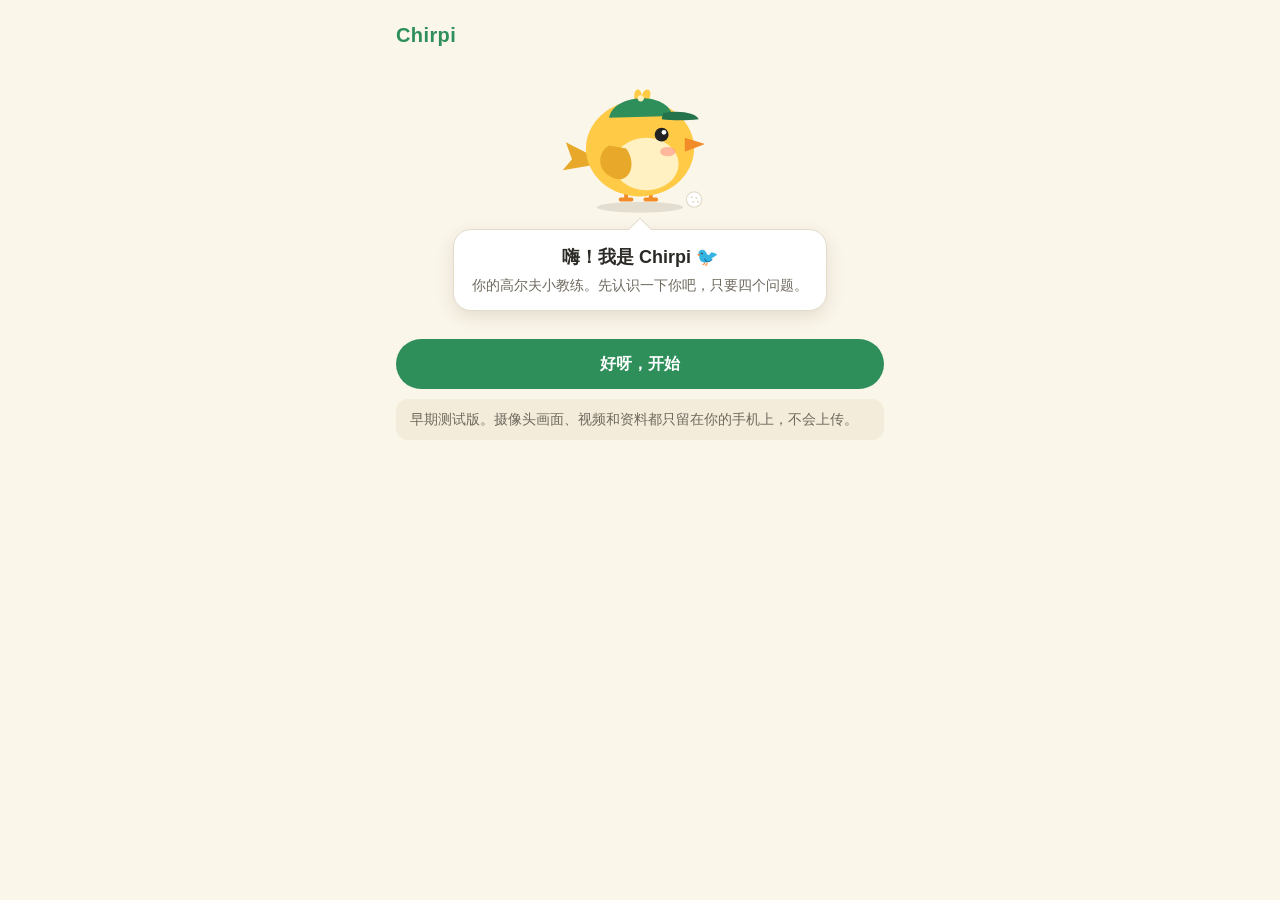
==== index.html @ 12cc27a9 "Chirpi phone page: swing detection, points and clips on the phone Co-Authored-By: Claude Opus 5.5 <n" ====
<!doctype html>
<html lang="zh-CN">
<head>
  <meta charset="utf-8">
  <meta name="viewport" content="width=device-width, initial-scale=1, viewport-fit=cover">
  <title>Chirpi</title>
  <meta name="description" content="Chirpi，陪你练高尔夫的小鸟：每挥一杆加一分，还帮你录视频。">
  <meta name="theme-color" content="#fbf6ea">
  <meta name="apple-mobile-web-app-capable" content="yes">
  <meta name="mobile-web-app-capable" content="yes">
  <meta name="apple-mobile-web-app-title" content="Chirpi">
  <meta name="apple-mobile-web-app-status-bar-style" content="default">
  <link rel="manifest" href="manifest.webmanifest">
  <link rel="apple-touch-icon" href="icons/icon-180.png">
  <link rel="icon" href="icons/icon-192.png">
  <link rel="stylesheet" href="styles.css">
</head>
<body>
  <main class="app">
    <header class="brand">Chirpi</header>

    <section class="stage" aria-live="polite">
      <svg class="bird" id="bird" viewBox="0 0 220 200" role="img" aria-label="Chirpi 小鸟">
        <ellipse class="shadow" cx="110" cy="188" rx="56" ry="7"/>
        <g class="bird-body">
          <g class="legs">
            <path d="M92 160 v18 m-7 0 h14" />
            <path d="M124 160 v18 m-7 0 h14" />
          </g>
          <path class="tail" d="M42 118 L14 104 L22 126 L10 140 L46 134Z"/>
          <ellipse class="body" cx="110" cy="112" rx="70" ry="62"/>
          <ellipse class="belly" cx="118" cy="132" rx="42" ry="34"/>
          <path class="wing" d="M70 108 C 52 118, 54 148, 84 152 C 100 150, 104 128, 92 112 Z"/>
          <path class="tuft" d="M104 52 C 98 34, 112 30, 112 44 C 116 30, 130 34, 120 52"/>
          <g class="cap">
            <path class="cap-top" d="M70 72 C 76 40, 146 38, 152 70 Z"/>
            <path class="cap-brim" d="M140 66 C 162 62, 182 66, 186 74 C 170 76, 152 76, 138 74 Z"/>
            <circle class="cap-dot" cx="111" cy="47" r="4"/>
          </g>
          <g class="eye">
            <circle class="eye-ball" cx="138" cy="94" r="9"/>
            <circle class="eye-shine" cx="141" cy="91" r="3"/>
          </g>
          <ellipse class="cheek" cx="146" cy="116" rx="10" ry="6"/>
          <path class="beak" d="M168 98 L194 106 L168 116 Z"/>
        </g>
        <circle class="ball" cx="180" cy="178" r="10"/>
        <g class="ball-dimples">
          <circle cx="177" cy="175" r="1.4"/><circle cx="183" cy="176" r="1.4"/>
          <circle cx="179" cy="181" r="1.4"/><circle cx="185" cy="181" r="1.4"/>
        </g>
      </svg>
      <div class="bubble" id="bubble"></div>
    </section>

    <section class="panel" id="panel"></section>

    <footer class="progress" aria-hidden="true">
      <div class="progress-bar"><span id="progress-fill"></span></div>
    </footer>
  </main>
  <noscript>Chirpi 需要打开 JavaScript 才能用。</noscript>
  <script type="module" src="app.js"></script>
</body>
</html>
---- styles.css ----
:root {
  --bg: #fbf6ea;
  --surface: #ffffff;
  --surface-2: #f3ecdb;
  --text: #2b2a26;
  --muted: #6f6a5e;
  --line: #e4dccb;
  --accent: #2f8f5b;
  --accent-text: #ffffff;
  --accent-soft: #e2f2e8;
  --danger: #b4442f;
  --bird: #ffcb47;
  --bird-belly: #fff1c2;
  --bird-dark: #e8a92a;
  --beak: #f28c28;
  --cheek: #ff9f8f;
  --cap: #2f8f5b;
  --cap-brim: #24734a;
  --eye: #222222;
  --ball: #ffffff;
  --shadow: rgba(60, 50, 20, 0.12);
}
@media (prefers-color-scheme: dark) {
  :root:not([data-theme="light"]) {
    --bg: #1b1d1a;
    --surface: #252823;
    --surface-2: #2e322c;
    --text: #f1eee6;
    --muted: #aaa597;
    --line: #3a3e37;
    --accent: #5cc48a;
    --accent-text: #10241a;
    --accent-soft: #24372b;
    --danger: #ef8a72;
    --cap: #4fb57d;
    --cap-brim: #3d9566;
    --ball: #ecebe6;
    --shadow: rgba(0, 0, 0, 0.35);
  }
}
:root[data-theme="dark"] {
  --bg: #1b1d1a;
  --surface: #252823;
  --surface-2: #2e322c;
  --text: #f1eee6;
  --muted: #aaa597;
  --line: #3a3e37;
  --accent: #5cc48a;
  --accent-text: #10241a;
  --accent-soft: #24372b;
  --danger: #ef8a72;
  --cap: #4fb57d;
  --cap-brim: #3d9566;
  --ball: #ecebe6;
  --shadow: rgba(0, 0, 0, 0.35);
}

* { box-sizing: border-box; }
html, body { margin: 0; }
body {
  background: var(--bg);
  color: var(--text);
  font-family: -apple-system, BlinkMacSystemFont, "PingFang SC", "Hiragino Sans GB", "Helvetica Neue", sans-serif;
  font-size: 16px;
  line-height: 1.5;
  min-height: 100vh;
}

.app {
  max-width: 520px;
  margin: 0 auto;
  padding: 20px 16px 32px;
  display: flex;
  flex-direction: column;
  min-height: 100vh;
}
.brand {
  font-weight: 700;
  font-size: 20px;
  letter-spacing: 0.02em;
  color: var(--accent);
}

/* Bird and speech bubble */
.stage {
  display: flex;
  flex-direction: column;
  align-items: center;
  gap: 12px;
  margin: 12px 0 20px;
}
.bird { width: 170px; height: auto; overflow: visible; }
.bird .shadow { fill: var(--shadow); }
.bird .body, .bird .tuft { fill: var(--bird); }
.bird .tail, .bird .wing { fill: var(--bird-dark); }
.bird .belly { fill: var(--bird-belly); }
.bird .beak { fill: var(--beak); }
.bird .cheek { fill: var(--cheek); opacity: 0.7; }
.bird .cap-top { fill: var(--cap); }
.bird .cap-brim { fill: var(--cap-brim); }
.bird .cap-dot { fill: var(--bird-belly); }
.bird .eye-ball { fill: var(--eye); }
.bird .eye-shine { fill: #fff; }
.bird .legs path { stroke: var(--beak); stroke-width: 5; stroke-linecap: round; fill: none; }
.bird .ball { fill: var(--ball); stroke: var(--line); stroke-width: 1.5; }
.bird .ball-dimples circle { fill: var(--line); }

.bird-body { transform-origin: 110px 180px; animation: bob 2.6s ease-in-out infinite; }
.eye { transform-origin: 138px 94px; animation: blink 4.5s infinite; }
.wing { transform-origin: 86px 112px; }
.bird.hop .bird-body { animation: hop 0.55s ease-out; }
.bird.hop .wing { animation: flap 0.18s ease-in-out 3; }

@keyframes bob { 0%, 100% { transform: translateY(0); } 50% { transform: translateY(-4px); } }
@keyframes blink { 0%, 94%, 100% { transform: scaleY(1); } 96% { transform: scaleY(0.1); } }
@keyframes hop {
  0% { transform: translateY(0) scale(1, 1); }
  25% { transform: translateY(0) scale(1.05, 0.93); }
  55% { transform: translateY(-18px) scale(0.97, 1.04); }
  100% { transform: translateY(0) scale(1, 1); }
}
@keyframes flap { 50% { transform: rotate(-28deg); } }
@media (prefers-reduced-motion: reduce) {
  .bird-body, .eye, .bird.hop .bird-body, .bird.hop .wing { animation: none; }
}

.bubble {
  position: relative;
  background: var(--surface);
  border: 1px solid var(--line);
  border-radius: 18px;
  padding: 14px 18px;
  font-size: 18px;
  font-weight: 600;
  text-align: center;
  max-width: 100%;
  box-shadow: 0 6px 18px var(--shadow);
}
.bubble::before {
  content: "";
  position: absolute;
  top: -9px;
  left: 50%;
  width: 16px;
  height: 16px;
  background: var(--surface);
  border-left: 1px solid var(--line);
  border-top: 1px solid var(--line);
  transform: translateX(-50%) rotate(45deg);
}
.bubble small { display: block; font-size: 14px; font-weight: 400; color: var(--muted); margin-top: 4px; }

/* Answers */
.panel { display: flex; flex-direction: column; gap: 10px; flex: 1; }
.option {
  display: flex;
  align-items: center;
  gap: 12px;
  width: 100%;
  text-align: left;
  background: var(--surface);
  color: var(--text);
  border: 1.5px solid var(--line);
  border-radius: 14px;
  padding: 14px 16px;
  font: inherit;
  cursor: pointer;
  transition: border-color 0.15s, background 0.15s, transform 0.1s;
}
.option:hover { border-color: var(--accent); }
.option:active { transform: scale(0.99); }
.option[aria-pressed="true"] { border-color: var(--accent); background: var(--accent-soft); }
.option .icon { font-size: 24px; width: 32px; text-align: center; flex: none; }
.option strong { display: block; }
.option span.sub { display: block; font-size: 14px; color: var(--muted); }

.chips { display: flex; flex-wrap: wrap; gap: 8px; }
.chip {
  border: 1.5px solid var(--line);
  background: var(--surface);
  color: var(--text);
  border-radius: 999px;
  padding: 6px 14px;
  font: inherit;
  font-size: 14px;
  cursor: pointer;
}
.chip:hover, .chip[aria-pressed="true"] { border-color: var(--accent); background: var(--accent-soft); }

textarea, input[type="tel"] {
  width: 100%;
  font: inherit;
  color: var(--text);
  background: var(--surface);
  border: 1.5px solid var(--line);
  border-radius: 14px;
  padding: 12px 14px;
}
textarea { min-height: 92px; resize: vertical; }
textarea:focus, input:focus { outline: none; border-color: var(--accent); }
label.field { display: flex; flex-direction: column; gap: 6px; font-size: 14px; color: var(--muted); }

.actions { display: flex; gap: 10px; margin-top: 8px; align-items: center; }
.primary, .secondary {
  font: inherit;
  font-weight: 600;
  border-radius: 999px;
  padding: 12px 22px;
  cursor: pointer;
  border: 1.5px solid transparent;
}
.primary { background: var(--accent); color: var(--accent-text); flex: 1; }
.primary:disabled { opacity: 0.45; cursor: not-allowed; }
.secondary { background: transparent; color: var(--muted); border-color: var(--line); }
.link { background: none; border: none; color: var(--accent); font: inherit; cursor: pointer; padding: 0; }

.summary { background: var(--surface); border: 1px solid var(--line); border-radius: 14px; padding: 4px 16px; }
.summary div { display: flex; justify-content: space-between; gap: 12px; padding: 10px 0; border-bottom: 1px solid var(--line); }
.summary div:last-child { border-bottom: none; }
.summary dt { color: var(--muted); flex: none; }
.summary dd { margin: 0; text-align: right; overflow-wrap: anywhere; }

.note { margin: 0; font-size: 14px; color: var(--muted); background: var(--surface-2); border-radius: 12px; padding: 10px 14px; }
.note.error { color: var(--danger); }
.tips { margin: 0; padding-left: 20px; color: var(--muted); font-size: 14px; }

.progress { margin-top: 24px; }
.progress-bar { height: 6px; background: var(--surface-2); border-radius: 999px; overflow: hidden; }
.progress-bar span { display: block; height: 100%; width: 0; background: var(--accent); transition: width 0.3s; }
.progress.hidden { visibility: hidden; }

/* Bird moods (on top of the idle bob and blink) */
.bird.cheer .bird-body { animation: hop 0.55s ease-out; }
.bird.cheer .wing { animation: flap 0.18s ease-in-out 3; }
.bird.celebrate .bird-body { animation: celebrate 1.1s ease-out; }
.bird.celebrate .wing { animation: flap 0.15s ease-in-out 7; }
.bird.talk .beak { transform-origin: 168px 107px; animation: chatter 0.22s ease-in-out 6; }
@keyframes celebrate {
  0% { transform: translateY(0) rotate(0); }
  30% { transform: translateY(-34px) rotate(-8deg); }
  60% { transform: translateY(-34px) rotate(8deg); }
  100% { transform: translateY(0) rotate(0); }
}
@keyframes chatter { 50% { transform: scaleY(0.6); } }
@media (prefers-reduced-motion: reduce) {
  .bird.cheer .bird-body, .bird.cheer .wing, .bird.celebrate .bird-body,
  .bird.celebrate .wing, .bird.talk .beak { animation: none; }
}

/* Practice: small bird beside the bubble so the camera gets the room */
.practicing .stage { flex-direction: row; justify-content: center; margin: 8px 0 12px; }
.practicing .bird { width: 84px; flex: none; }
.practicing .bubble { font-size: 16px; text-align: left; }
.practicing .bubble::before {
  top: 50%;
  left: -9px;
  border-top: none;
  border-right: none;
  border-left: 1px solid var(--line);
  border-bottom: 1px solid var(--line);
  transform: translateY(-50%) rotate(45deg);
}

.live-wrap { position: relative; border-radius: 16px; overflow: hidden; background: #000; aspect-ratio: 4 / 3; }
.live { display: block; width: 100%; height: 100%; object-fit: cover; }
.guidance {
  position: absolute;
  left: 12px;
  right: 12px;
  bottom: 12px;
  margin: 0;
  padding: 6px 12px;
  border-radius: 999px;
  background: rgba(0, 0, 0, 0.6);
  color: #fff;
  font-size: 14px;
  text-align: center;
}

.hud { display: flex; align-items: center; justify-content: space-between; gap: 12px; }
.score { position: relative; display: flex; align-items: baseline; gap: 8px; }
.score-label { font-size: 14px; color: var(--muted); }
.score-value { font-size: 36px; font-weight: 800; color: var(--accent); font-variant-numeric: tabular-nums; }
.pop {
  position: absolute;
  right: -34px;
  top: 0;
  font-weight: 800;
  color: var(--beak);
  opacity: 0;
  pointer-events: none;
}
.pop.show { animation: pop 0.9s ease-out; }
@keyframes pop {
  0% { opacity: 0; transform: translateY(8px) scale(0.6); }
  20% { opacity: 1; transform: translateY(0) scale(1.2); }
  100% { opacity: 0; transform: translateY(-24px) scale(1); }
}
.dots { display: flex; gap: 6px; }
.dot { width: 14px; height: 14px; border-radius: 50%; background: var(--surface-2); border: 1.5px solid var(--line); }
.dot.on { background: var(--bird); border-color: var(--bird-dark); }

.level-card { background: var(--surface); border: 1px solid var(--line); border-radius: 14px; padding: 12px 16px; }
.level-head { display: flex; justify-content: space-between; align-items: baseline; gap: 8px; flex-wrap: wrap; }
.level-head span { font-size: 13px; color: var(--muted); }
.level-bar { height: 8px; margin-top: 8px; background: var(--surface-2); border-radius: 999px; overflow: hidden; }
.level-bar span { display: block; height: 100%; background: var(--bird); transition: width 0.4s; }

.section-title { margin: 8px 0 0; font-weight: 600; }
.clips { display: grid; grid-template-columns: repeat(3, minmax(0, 1fr)); gap: 8px; }
.clip { margin: 0; }
.clip video { width: 100%; aspect-ratio: 4 / 3; object-fit: cover; border-radius: 10px; background: #000; display: block; }
.clip figcaption { font-size: 12px; color: var(--muted); margin-top: 2px; }


/* Phone page: live camera with the pose drawn on top */
html { -webkit-text-size-adjust: 100%; }
body { min-height: 100dvh; }
.app {
  min-height: 100dvh;
  padding-top: max(20px, env(safe-area-inset-top));
  padding-bottom: max(32px, env(safe-area-inset-bottom));
}
.live-wrap { aspect-ratio: 3 / 4; max-height: 62dvh; margin: 0 auto; width: auto; max-width: 100%; }
.overlay { position: absolute; inset: 0; }
.mirror { transform: scaleX(-1); }
.guidance { font-size: 18px; font-weight: 600; }
.guidance[hidden] { display: none; }
.practice-links { display: flex; justify-content: space-between; gap: 12px; flex-wrap: wrap; font-size: 14px; }
.practice-links .link:disabled { opacity: 0.5; }
.clip video { aspect-ratio: 3 / 4; }
.clip a { color: var(--accent); }
.option, .primary, .secondary, .chip, .link { touch-action: manipulation; }
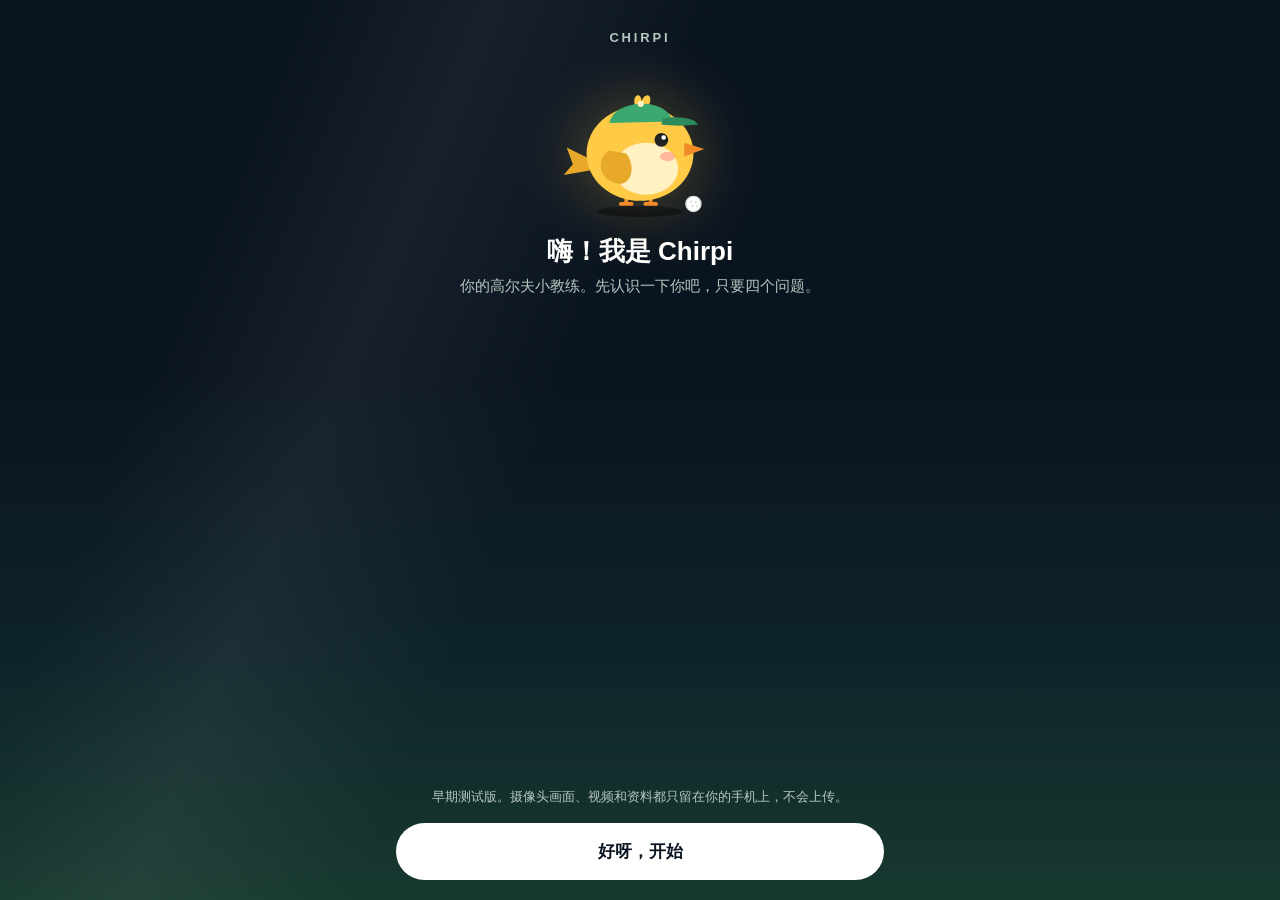
==== commit c8b10f40: "Redesign the page around a night driving range and a full-screen camera Co-Authored-By: Claude Opus " ====
--- a/index.html
+++ b/index.html
@@ -5,11 +5,11 @@
   <meta name="viewport" content="width=device-width, initial-scale=1, viewport-fit=cover">
   <title>Chirpi</title>
   <meta name="description" content="Chirpi，陪你练高尔夫的小鸟：每挥一杆加一分，还帮你录视频。">
-  <meta name="theme-color" content="#fbf6ea">
+  <meta name="theme-color" content="#0a1420">
   <meta name="apple-mobile-web-app-capable" content="yes">
   <meta name="mobile-web-app-capable" content="yes">
   <meta name="apple-mobile-web-app-title" content="Chirpi">
-  <meta name="apple-mobile-web-app-status-bar-style" content="default">
+  <meta name="apple-mobile-web-app-status-bar-style" content="black-translucent">
   <link rel="manifest" href="manifest.webmanifest">
   <link rel="apple-touch-icon" href="icons/icon-180.png">
   <link rel="icon" href="icons/icon-192.png">
--- a/styles.css
+++ b/styles.css
@@ -1,96 +1,79 @@
+/* One shell for the whole app: a driving range at night, with a warm bird as the only warm thing on screen. */
 :root {
-  --bg: #fbf6ea;
-  --surface: #ffffff;
-  --surface-2: #f3ecdb;
-  --text: #2b2a26;
-  --muted: #6f6a5e;
-  --line: #e4dccb;
-  --accent: #2f8f5b;
-  --accent-text: #ffffff;
-  --accent-soft: #e2f2e8;
-  --danger: #b4442f;
+  color-scheme: dark;
+  --sky: #0a1420;
+  --sky-mid: #0d2029;
+  --turf: #17392f;
+  --text: #ffffff;
+  --muted: #b7c6c0;
+  --on-light: #0a1420; /* dark text is the sky colour, never pure black */
+  --surface: rgba(255, 255, 255, 0.09);
+  --surface-line: rgba(255, 255, 255, 0.14);
+  --passive: #e7eee9; /* inputs sit one step below the pure white of main actions */
+  --action: #ffffff;
+  --gold: #ffcb47;
+  --gold-deep: #f28c28;
+  --track: rgba(255, 255, 255, 0.12);
+  --stop: #c8483e;
+  --danger: #ffb4a5;
   --bird: #ffcb47;
   --bird-belly: #fff1c2;
   --bird-dark: #e8a92a;
   --beak: #f28c28;
   --cheek: #ff9f8f;
-  --cap: #2f8f5b;
-  --cap-brim: #24734a;
+  --cap: #3aa86f;
+  --cap-brim: #2d8a5a;
   --eye: #222222;
   --ball: #ffffff;
-  --shadow: rgba(60, 50, 20, 0.12);
-}
-@media (prefers-color-scheme: dark) {
-  :root:not([data-theme="light"]) {
-    --bg: #1b1d1a;
-    --surface: #252823;
-    --surface-2: #2e322c;
-    --text: #f1eee6;
-    --muted: #aaa597;
-    --line: #3a3e37;
-    --accent: #5cc48a;
-    --accent-text: #10241a;
-    --accent-soft: #24372b;
-    --danger: #ef8a72;
-    --cap: #4fb57d;
-    --cap-brim: #3d9566;
-    --ball: #ecebe6;
-    --shadow: rgba(0, 0, 0, 0.35);
-  }
-}
-:root[data-theme="dark"] {
-  --bg: #1b1d1a;
-  --surface: #252823;
-  --surface-2: #2e322c;
-  --text: #f1eee6;
-  --muted: #aaa597;
-  --line: #3a3e37;
-  --accent: #5cc48a;
-  --accent-text: #10241a;
-  --accent-soft: #24372b;
-  --danger: #ef8a72;
-  --cap: #4fb57d;
-  --cap-brim: #3d9566;
-  --ball: #ecebe6;
-  --shadow: rgba(0, 0, 0, 0.35);
+  --ball-line: #d5dcd8;
 }
 
 * { box-sizing: border-box; }
+html { background: var(--sky); -webkit-text-size-adjust: 100%; }
 html, body { margin: 0; }
 body {
-  background: var(--bg);
   color: var(--text);
   font-family: -apple-system, BlinkMacSystemFont, "PingFang SC", "Hiragino Sans GB", "Helvetica Neue", sans-serif;
   font-size: 16px;
   line-height: 1.5;
-  min-height: 100vh;
+  min-height: 100dvh;
+}
+/* The sky, the glow of the turf at the bottom, and one floodlight beam. */
+body::before {
+  content: "";
+  position: fixed;
+  inset: 0;
+  z-index: -1;
+  background:
+    linear-gradient(112deg, transparent 18%, rgba(255, 255, 255, 0.055) 30%, transparent 44%),
+    linear-gradient(180deg, var(--sky) 0%, var(--sky) 42%, var(--sky-mid) 68%, var(--turf) 100%);
 }
 
 .app {
+  position: relative;
   max-width: 520px;
   margin: 0 auto;
-  padding: 20px 16px 32px;
+  padding: max(16px, env(safe-area-inset-top)) 16px max(20px, env(safe-area-inset-bottom));
   display: flex;
   flex-direction: column;
-  min-height: 100vh;
+  min-height: 100dvh;
 }
 .brand {
-  font-weight: 700;
-  font-size: 20px;
-  letter-spacing: 0.02em;
-  color: var(--accent);
-}
-
-/* Bird and speech bubble */
-.stage {
-  display: flex;
-  flex-direction: column;
-  align-items: center;
-  gap: 12px;
-  margin: 12px 0 20px;
-}
-.bird { width: 170px; height: auto; overflow: visible; }
-.bird .shadow { fill: var(--shadow); }
+  height: 44px;
+  display: flex;
+  align-items: center;
+  justify-content: center;
+  font-size: 13px;
+  font-weight: 700;
+  letter-spacing: 0.22em;
+  text-transform: uppercase;
+  color: var(--muted);
+}
+
+/* Bird and what it says */
+.stage { display: flex; flex-direction: column; align-items: center; gap: 14px; margin: 8px 0 24px; }
+.bird { width: 168px; height: auto; overflow: visible; filter: drop-shadow(0 0 34px rgba(255, 203, 71, 0.32)); }
+.bird .shadow { fill: rgba(0, 0, 0, 0.35); }
 .bird .body, .bird .tuft { fill: var(--bird); }
 .bird .tail, .bird .wing { fill: var(--bird-dark); }
 .bird .belly { fill: var(--bird-belly); }
@@ -102,14 +85,17 @@
 .bird .eye-ball { fill: var(--eye); }
 .bird .eye-shine { fill: #fff; }
 .bird .legs path { stroke: var(--beak); stroke-width: 5; stroke-linecap: round; fill: none; }
-.bird .ball { fill: var(--ball); stroke: var(--line); stroke-width: 1.5; }
-.bird .ball-dimples circle { fill: var(--line); }
+.bird .ball { fill: var(--ball); stroke: var(--ball-line); stroke-width: 1.5; }
+.bird .ball-dimples circle { fill: var(--ball-line); }
 
 .bird-body { transform-origin: 110px 180px; animation: bob 2.6s ease-in-out infinite; }
 .eye { transform-origin: 138px 94px; animation: blink 4.5s infinite; }
 .wing { transform-origin: 86px 112px; }
-.bird.hop .bird-body { animation: hop 0.55s ease-out; }
-.bird.hop .wing { animation: flap 0.18s ease-in-out 3; }
+.bird.hop .bird-body, .bird.cheer .bird-body { animation: hop 0.55s ease-out; }
+.bird.hop .wing, .bird.cheer .wing { animation: flap 0.18s ease-in-out 3; }
+.bird.celebrate .bird-body { animation: celebrate 1.1s ease-out; }
+.bird.celebrate .wing { animation: flap 0.15s ease-in-out 7; }
+.bird.talk .beak { transform-origin: 168px 107px; animation: chatter 0.22s ease-in-out 6; }
 
 @keyframes bob { 0%, 100% { transform: translateY(0); } 50% { transform: translateY(-4px); } }
 @keyframes blink { 0%, 94%, 100% { transform: scaleY(1); } 96% { transform: scaleY(0.1); } }
@@ -120,121 +106,6 @@
   100% { transform: translateY(0) scale(1, 1); }
 }
 @keyframes flap { 50% { transform: rotate(-28deg); } }
-@media (prefers-reduced-motion: reduce) {
-  .bird-body, .eye, .bird.hop .bird-body, .bird.hop .wing { animation: none; }
-}
-
-.bubble {
-  position: relative;
-  background: var(--surface);
-  border: 1px solid var(--line);
-  border-radius: 18px;
-  padding: 14px 18px;
-  font-size: 18px;
-  font-weight: 600;
-  text-align: center;
-  max-width: 100%;
-  box-shadow: 0 6px 18px var(--shadow);
-}
-.bubble::before {
-  content: "";
-  position: absolute;
-  top: -9px;
-  left: 50%;
-  width: 16px;
-  height: 16px;
-  background: var(--surface);
-  border-left: 1px solid var(--line);
-  border-top: 1px solid var(--line);
-  transform: translateX(-50%) rotate(45deg);
-}
-.bubble small { display: block; font-size: 14px; font-weight: 400; color: var(--muted); margin-top: 4px; }
-
-/* Answers */
-.panel { display: flex; flex-direction: column; gap: 10px; flex: 1; }
-.option {
-  display: flex;
-  align-items: center;
-  gap: 12px;
-  width: 100%;
-  text-align: left;
-  background: var(--surface);
-  color: var(--text);
-  border: 1.5px solid var(--line);
-  border-radius: 14px;
-  padding: 14px 16px;
-  font: inherit;
-  cursor: pointer;
-  transition: border-color 0.15s, background 0.15s, transform 0.1s;
-}
-.option:hover { border-color: var(--accent); }
-.option:active { transform: scale(0.99); }
-.option[aria-pressed="true"] { border-color: var(--accent); background: var(--accent-soft); }
-.option .icon { font-size: 24px; width: 32px; text-align: center; flex: none; }
-.option strong { display: block; }
-.option span.sub { display: block; font-size: 14px; color: var(--muted); }
-
-.chips { display: flex; flex-wrap: wrap; gap: 8px; }
-.chip {
-  border: 1.5px solid var(--line);
-  background: var(--surface);
-  color: var(--text);
-  border-radius: 999px;
-  padding: 6px 14px;
-  font: inherit;
-  font-size: 14px;
-  cursor: pointer;
-}
-.chip:hover, .chip[aria-pressed="true"] { border-color: var(--accent); background: var(--accent-soft); }
-
-textarea, input[type="tel"] {
-  width: 100%;
-  font: inherit;
-  color: var(--text);
-  background: var(--surface);
-  border: 1.5px solid var(--line);
-  border-radius: 14px;
-  padding: 12px 14px;
-}
-textarea { min-height: 92px; resize: vertical; }
-textarea:focus, input:focus { outline: none; border-color: var(--accent); }
-label.field { display: flex; flex-direction: column; gap: 6px; font-size: 14px; color: var(--muted); }
-
-.actions { display: flex; gap: 10px; margin-top: 8px; align-items: center; }
-.primary, .secondary {
-  font: inherit;
-  font-weight: 600;
-  border-radius: 999px;
-  padding: 12px 22px;
-  cursor: pointer;
-  border: 1.5px solid transparent;
-}
-.primary { background: var(--accent); color: var(--accent-text); flex: 1; }
-.primary:disabled { opacity: 0.45; cursor: not-allowed; }
-.secondary { background: transparent; color: var(--muted); border-color: var(--line); }
-.link { background: none; border: none; color: var(--accent); font: inherit; cursor: pointer; padding: 0; }
-
-.summary { background: var(--surface); border: 1px solid var(--line); border-radius: 14px; padding: 4px 16px; }
-.summary div { display: flex; justify-content: space-between; gap: 12px; padding: 10px 0; border-bottom: 1px solid var(--line); }
-.summary div:last-child { border-bottom: none; }
-.summary dt { color: var(--muted); flex: none; }
-.summary dd { margin: 0; text-align: right; overflow-wrap: anywhere; }
-
-.note { margin: 0; font-size: 14px; color: var(--muted); background: var(--surface-2); border-radius: 12px; padding: 10px 14px; }
-.note.error { color: var(--danger); }
-.tips { margin: 0; padding-left: 20px; color: var(--muted); font-size: 14px; }
-
-.progress { margin-top: 24px; }
-.progress-bar { height: 6px; background: var(--surface-2); border-radius: 999px; overflow: hidden; }
-.progress-bar span { display: block; height: 100%; width: 0; background: var(--accent); transition: width 0.3s; }
-.progress.hidden { visibility: hidden; }
-
-/* Bird moods (on top of the idle bob and blink) */
-.bird.cheer .bird-body { animation: hop 0.55s ease-out; }
-.bird.cheer .wing { animation: flap 0.18s ease-in-out 3; }
-.bird.celebrate .bird-body { animation: celebrate 1.1s ease-out; }
-.bird.celebrate .wing { animation: flap 0.15s ease-in-out 7; }
-.bird.talk .beak { transform-origin: 168px 107px; animation: chatter 0.22s ease-in-out 6; }
 @keyframes celebrate {
   0% { transform: translateY(0) rotate(0); }
   30% { transform: translateY(-34px) rotate(-8deg); }
@@ -242,92 +113,274 @@
   100% { transform: translateY(0) rotate(0); }
 }
 @keyframes chatter { 50% { transform: scaleY(0.6); } }
-@media (prefers-reduced-motion: reduce) {
-  .bird.cheer .bird-body, .bird.cheer .wing, .bird.celebrate .bird-body,
-  .bird.celebrate .wing, .bird.talk .beak { animation: none; }
-}
-
-/* Practice: small bird beside the bubble so the camera gets the room */
-.practicing .stage { flex-direction: row; justify-content: center; margin: 8px 0 12px; }
-.practicing .bird { width: 84px; flex: none; }
-.practicing .bubble { font-size: 16px; text-align: left; }
-.practicing .bubble::before {
-  top: 50%;
-  left: -9px;
-  border-top: none;
-  border-right: none;
-  border-left: 1px solid var(--line);
-  border-bottom: 1px solid var(--line);
-  transform: translateY(-50%) rotate(45deg);
-}
-
-.live-wrap { position: relative; border-radius: 16px; overflow: hidden; background: #000; aspect-ratio: 4 / 3; }
+
+/* Outside practice the bird's words are the headline of the screen. */
+.bubble { font-size: 26px; font-weight: 700; line-height: 1.3; text-align: center; max-width: 100%; }
+.bubble small { display: block; font-size: 15px; font-weight: 400; line-height: 1.45; color: var(--muted); margin-top: 6px; }
+
+/* Answers sit at the bottom, where the thumb is. */
+.panel { display: flex; flex-direction: column; gap: 10px; margin-top: auto; }
+.option {
+  display: block;
+  width: 100%;
+  text-align: left;
+  background: var(--surface);
+  color: var(--text);
+  border: 1px solid var(--surface-line);
+  border-radius: 20px;
+  padding: 15px 18px;
+  font: inherit;
+  cursor: pointer;
+  transition: background 0.15s, color 0.15s, transform 0.1s;
+}
+.option:active { transform: scale(0.985); }
+.option strong { display: block; font-size: 17px; }
+.option .sub { display: block; font-size: 14px; color: var(--muted); }
+.option[aria-pressed="true"] { background: var(--action); color: var(--on-light); border-color: var(--action); }
+.option[aria-pressed="true"] .sub { color: #46545a; }
+
+.chips { display: flex; flex-wrap: wrap; gap: 8px; justify-content: center; }
+.chip {
+  border: 1px solid var(--surface-line);
+  background: var(--surface);
+  color: var(--text);
+  border-radius: 999px;
+  padding: 8px 15px;
+  font: inherit;
+  font-size: 14px;
+  cursor: pointer;
+}
+.chip[aria-pressed="true"] { background: var(--action); color: var(--on-light); }
+
+textarea {
+  width: 100%;
+  font: inherit;
+  color: var(--on-light);
+  background: var(--passive);
+  border: none;
+  border-radius: 22px;
+  padding: 14px 18px;
+  min-height: 92px;
+  resize: none;
+}
+textarea::placeholder { color: #5d6b70; }
+textarea:focus { outline: 2px solid var(--gold); outline-offset: 2px; }
+
+.actions { display: flex; gap: 10px; margin-top: 6px; align-items: center; }
+.primary {
+  flex: 1;
+  font: inherit;
+  font-size: 17px;
+  font-weight: 700;
+  border-radius: 999px;
+  border: none;
+  padding: 16px 22px;
+  background: var(--action);
+  color: var(--on-light);
+  cursor: pointer;
+}
+.primary:disabled, .fab:disabled { opacity: 0.35; cursor: not-allowed; }
+.primary:active, .fab:active { transform: scale(0.98); }
+.icon-svg { width: 24px; height: 24px; display: block; fill: none; stroke: currentColor; stroke-width: 2.2; stroke-linecap: round; stroke-linejoin: round; }
+
+/* Big round "next" at the bottom, round "back" at the top left. */
+.fab {
+  width: 68px;
+  height: 68px;
+  margin: 10px auto 0;
+  border-radius: 50%;
+  border: none;
+  background: var(--action);
+  color: var(--on-light);
+  display: flex;
+  align-items: center;
+  justify-content: center;
+  cursor: pointer;
+}
+.back {
+  position: absolute;
+  top: max(16px, env(safe-area-inset-top));
+  left: 16px;
+  width: 44px;
+  height: 44px;
+  border-radius: 50%;
+  border: none;
+  background: var(--surface);
+  color: var(--text);
+  display: flex;
+  align-items: center;
+  justify-content: center;
+  cursor: pointer;
+}
+.link { background: none; border: none; color: var(--gold); font: inherit; cursor: pointer; padding: 0; }
+.quiet-link { align-self: center; padding: 10px; color: var(--muted); font-size: 14px; }
+
+.summary { margin: 0; background: var(--surface); border: 1px solid var(--surface-line); border-radius: 20px; padding: 4px 18px; }
+.summary div { display: flex; justify-content: space-between; gap: 12px; padding: 12px 0; border-bottom: 1px solid var(--surface-line); }
+.summary div:last-child { border-bottom: none; }
+.summary dt { color: var(--muted); flex: none; }
+.summary dd { margin: 0; text-align: right; overflow-wrap: anywhere; }
+
+.note { margin: 0; font-size: 13px; line-height: 1.5; color: var(--muted); text-align: center; }
+.note.error { color: var(--danger); font-size: 15px; }
+.tips { margin: 0; padding: 4px 4px 4px 22px; color: var(--muted); font-size: 14px; }
+
+/* Progress wears the bird's colours; the track almost disappears. */
+.progress { margin-top: 18px; }
+.progress-bar { height: 5px; background: var(--track); border-radius: 999px; overflow: hidden; }
+.progress-bar span { display: block; height: 100%; width: 0; background: linear-gradient(90deg, var(--gold), var(--gold-deep)); border-radius: 999px; transition: width 0.3s; }
+.progress.hidden { display: none; }
+
+.level-card { background: var(--surface); border: 1px solid var(--surface-line); border-radius: 20px; padding: 14px 18px; }
+.level-head { display: flex; justify-content: space-between; align-items: baseline; gap: 8px; flex-wrap: wrap; }
+.level-head strong { font-size: 17px; }
+.level-head span { font-size: 13px; color: var(--muted); }
+.level-bar { height: 7px; margin-top: 10px; background: var(--track); border-radius: 999px; overflow: hidden; }
+.level-bar span { display: block; height: 100%; background: linear-gradient(90deg, var(--gold), var(--gold-deep)); border-radius: 999px; transition: width 0.4s; }
+
+/* Practice: the camera is the whole screen and everything floats on it. */
+.practicing .brand, .practicing .progress { display: none; }
+.practicing .app { padding: 0; }
+.live-wrap { position: fixed; inset: 0; background: #000; overflow: hidden; }
 .live { display: block; width: 100%; height: 100%; object-fit: cover; }
+.overlay { position: absolute; inset: 0; }
+.mirror { transform: scaleX(-1); }
+.live-wrap::after {
+  content: "";
+  position: absolute;
+  inset: 0;
+  pointer-events: none;
+  background: linear-gradient(180deg, rgba(10, 20, 32, 0.55) 0%, transparent 24%, transparent 58%, rgba(10, 20, 32, 0.82) 100%);
+}
+
+.level-strip {
+  position: fixed;
+  z-index: 2;
+  top: max(10px, env(safe-area-inset-top));
+  left: 16px;
+  right: 16px;
+  display: flex;
+  align-items: center;
+  gap: 10px;
+  font-size: 13px;
+  font-weight: 700;
+}
+.level-strip .level-bar { flex: 1; margin: 0; height: 5px; background: rgba(255, 255, 255, 0.28); }
+
+.practicing .stage {
+  position: fixed;
+  z-index: 2;
+  top: calc(max(10px, env(safe-area-inset-top)) + 26px);
+  left: 12px;
+  right: 16px;
+  margin: 0;
+  flex-direction: row;
+  align-items: center;
+  gap: 8px;
+}
+.practicing .bird { width: 68px; flex: none; filter: none; }
+.practicing .bubble {
+  position: relative;
+  background: var(--action);
+  color: var(--on-light);
+  border-radius: 20px 20px 20px 6px;
+  padding: 9px 14px;
+  font-size: 15px;
+  font-weight: 600;
+  line-height: 1.35;
+  text-align: left;
+}
+.practicing .bubble small { font-size: 13px; color: #46545a; margin-top: 2px; }
+
+.guidance[hidden] { display: none; }
 .guidance {
   position: absolute;
-  left: 12px;
-  right: 12px;
-  bottom: 12px;
+  z-index: 1;
+  left: 16px;
+  right: 16px;
+  bottom: calc(max(16px, env(safe-area-inset-bottom)) + 168px);
   margin: 0;
-  padding: 6px 12px;
-  border-radius: 999px;
-  background: rgba(0, 0, 0, 0.6);
   color: #fff;
-  font-size: 14px;
+  font-size: 24px;
+  font-weight: 700;
+  line-height: 1.25;
   text-align: center;
-}
-
-.hud { display: flex; align-items: center; justify-content: space-between; gap: 12px; }
+  text-shadow: 0 1px 8px rgba(0, 0, 0, 0.65);
+}
+
+.practice-bottom {
+  position: fixed;
+  z-index: 2;
+  left: 16px;
+  right: 16px;
+  bottom: max(16px, env(safe-area-inset-bottom));
+  display: flex;
+  flex-direction: column;
+  gap: 12px;
+}
+/* Readable from where the golfer stands, a few metres from the phone. */
+.hud { display: flex; align-items: flex-end; justify-content: space-between; gap: 12px; }
 .score { position: relative; display: flex; align-items: baseline; gap: 8px; }
-.score-label { font-size: 14px; color: var(--muted); }
-.score-value { font-size: 36px; font-weight: 800; color: var(--accent); font-variant-numeric: tabular-nums; }
-.pop {
-  position: absolute;
-  right: -34px;
-  top: 0;
-  font-weight: 800;
-  color: var(--beak);
-  opacity: 0;
-  pointer-events: none;
-}
+.score-label { font-size: 14px; font-weight: 600; text-shadow: 0 1px 6px rgba(0, 0, 0, 0.6); }
+.score-value { font-size: 68px; line-height: 1; font-weight: 800; color: var(--gold); font-variant-numeric: tabular-nums; text-shadow: 0 2px 12px rgba(0, 0, 0, 0.5); }
+.pop { position: absolute; right: -40px; top: 0; font-size: 24px; font-weight: 800; color: var(--gold); opacity: 0; pointer-events: none; }
 .pop.show { animation: pop 0.9s ease-out; }
 @keyframes pop {
   0% { opacity: 0; transform: translateY(8px) scale(0.6); }
   20% { opacity: 1; transform: translateY(0) scale(1.2); }
   100% { opacity: 0; transform: translateY(-24px) scale(1); }
 }
-.dots { display: flex; gap: 6px; }
-.dot { width: 14px; height: 14px; border-radius: 50%; background: var(--surface-2); border: 1.5px solid var(--line); }
-.dot.on { background: var(--bird); border-color: var(--bird-dark); }
-
-.level-card { background: var(--surface); border: 1px solid var(--line); border-radius: 14px; padding: 12px 16px; }
-.level-head { display: flex; justify-content: space-between; align-items: baseline; gap: 8px; flex-wrap: wrap; }
-.level-head span { font-size: 13px; color: var(--muted); }
-.level-bar { height: 8px; margin-top: 8px; background: var(--surface-2); border-radius: 999px; overflow: hidden; }
-.level-bar span { display: block; height: 100%; background: var(--bird); transition: width 0.4s; }
-
-.section-title { margin: 8px 0 0; font-weight: 600; }
-.clips { display: grid; grid-template-columns: repeat(3, minmax(0, 1fr)); gap: 8px; }
+.dots { display: flex; gap: 7px; padding-bottom: 8px; }
+.dot { width: 16px; height: 16px; border-radius: 50%; background: rgba(255, 255, 255, 0.28); }
+.dot.on { background: var(--gold); }
+
+.controls { display: flex; align-items: center; gap: 4px; padding: 6px; background: var(--action); border-radius: 999px; }
+.control {
+  width: 48px;
+  height: 48px;
+  flex: none;
+  border: none;
+  border-radius: 50%;
+  background: none;
+  color: var(--on-light);
+  display: flex;
+  align-items: center;
+  justify-content: center;
+  cursor: pointer;
+}
+.control:disabled { opacity: 0.4; }
+.finish {
+  flex: 1;
+  height: 48px;
+  margin-left: 4px;
+  border: none;
+  border-radius: 999px;
+  background: var(--stop);
+  color: #fff;
+  font: inherit;
+  font-size: 17px;
+  font-weight: 700;
+  cursor: pointer;
+}
+.finish:disabled { opacity: 0.6; }
+.practice-bottom .note.error { background: var(--on-light); padding: 10px 14px; border-radius: 14px; }
+
+/* The swings from this session */
+.section-title { margin: 8px 0 0; font-weight: 700; font-size: 17px; }
+.clips { display: grid; grid-template-columns: repeat(2, minmax(0, 1fr)); gap: 10px; }
 .clip { margin: 0; }
-.clip video { width: 100%; aspect-ratio: 4 / 3; object-fit: cover; border-radius: 10px; background: #000; display: block; }
-.clip figcaption { font-size: 12px; color: var(--muted); margin-top: 2px; }
-
-
-/* Phone page: live camera with the pose drawn on top */
-html { -webkit-text-size-adjust: 100%; }
-body { min-height: 100dvh; }
-.app {
-  min-height: 100dvh;
-  padding-top: max(20px, env(safe-area-inset-top));
-  padding-bottom: max(32px, env(safe-area-inset-bottom));
-}
-.live-wrap { aspect-ratio: 3 / 4; max-height: 62dvh; margin: 0 auto; width: auto; max-width: 100%; }
-.overlay { position: absolute; inset: 0; }
-.mirror { transform: scaleX(-1); }
-.guidance { font-size: 18px; font-weight: 600; }
-.guidance[hidden] { display: none; }
-.practice-links { display: flex; justify-content: space-between; gap: 12px; flex-wrap: wrap; font-size: 14px; }
-.practice-links .link:disabled { opacity: 0.5; }
-.clip video { aspect-ratio: 3 / 4; }
-.clip a { color: var(--accent); }
-.option, .primary, .secondary, .chip, .link { touch-action: manipulation; }
+.clip video { width: 100%; aspect-ratio: 3 / 4; object-fit: cover; border-radius: 16px; background: #000; display: block; }
+.clip figcaption { display: flex; align-items: center; justify-content: space-between; font-size: 13px; color: var(--muted); margin-top: 6px; }
+.clip a { color: var(--on-light); background: var(--action); border-radius: 999px; padding: 4px 12px; font-weight: 700; text-decoration: none; }
+
+.option, .primary, .fab, .back, .chip, .link, .control, .finish { touch-action: manipulation; -webkit-tap-highlight-color: transparent; }
+
+@media (max-height: 700px) {
+  .bird { width: 120px; }
+  .bubble { font-size: 22px; }
+  .stage { margin-bottom: 14px; }
+}
+@media (prefers-reduced-motion: reduce) {
+  .bird-body, .eye, .bird.hop .bird-body, .bird.hop .wing, .bird.cheer .bird-body, .bird.cheer .wing,
+  .bird.celebrate .bird-body, .bird.celebrate .wing, .bird.talk .beak { animation: none; }
+}
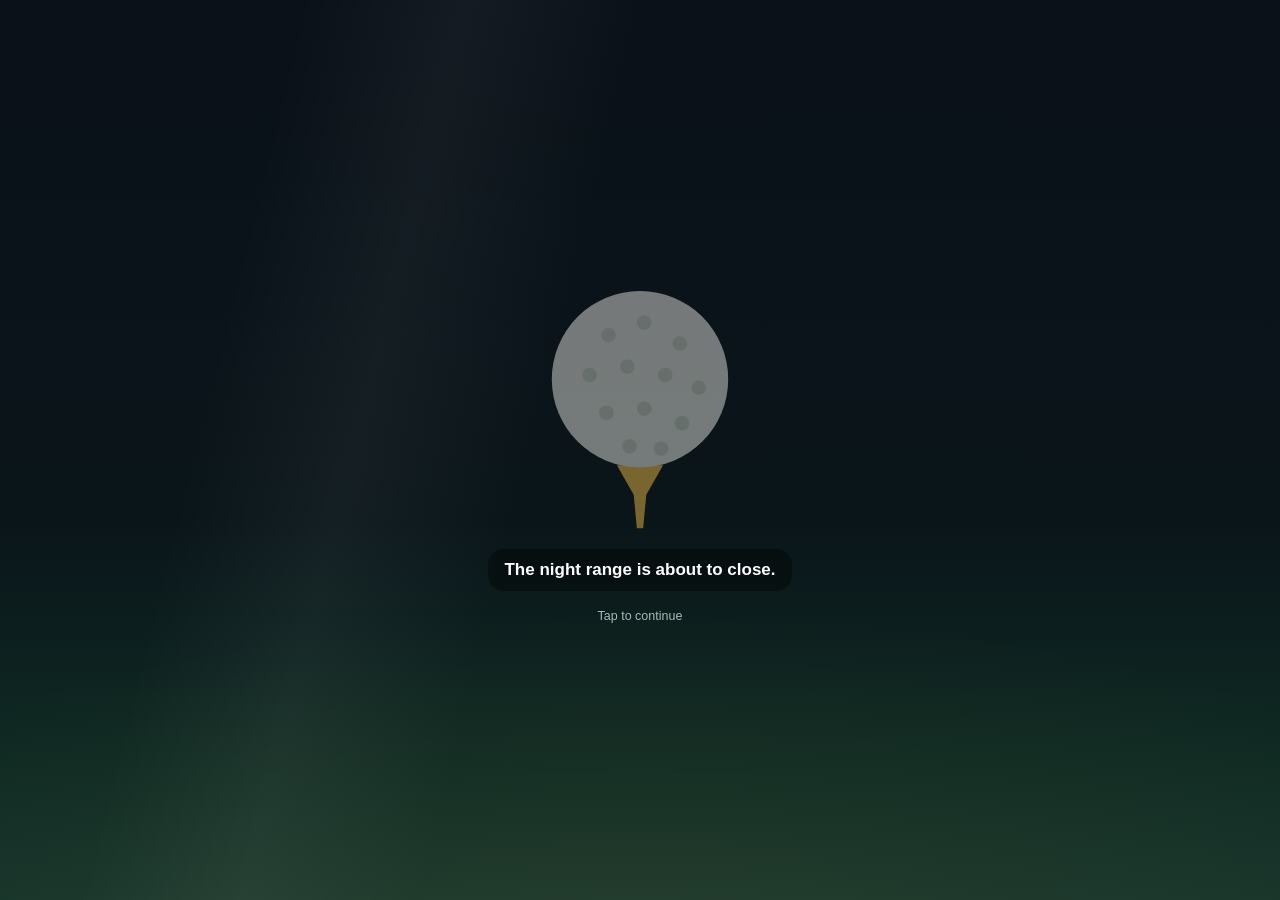
==== commit 0f5d9386: "English-only Chirpi, spoken swing tips only, and the UI draft's look - Every screen in English; the " ====
--- a/index.html
+++ b/index.html
@@ -1,10 +1,10 @@
 <!doctype html>
-<html lang="zh-CN">
+<html lang="en">
 <head>
   <meta charset="utf-8">
   <meta name="viewport" content="width=device-width, initial-scale=1, viewport-fit=cover">
   <title>Chirpi</title>
-  <meta name="description" content="Chirpi，陪你练高尔夫的小鸟：每挥一杆加一分，还帮你录视频。">
+  <meta name="description" content="Chirpi, a little bird that keeps you company at the driving range: a point for every swing, and a video of each one.">
   <meta name="theme-color" content="#0a1420">
   <meta name="apple-mobile-web-app-capable" content="yes">
   <meta name="mobile-web-app-capable" content="yes">
@@ -20,7 +20,7 @@
     <header class="brand">Chirpi</header>
 
     <section class="stage" aria-live="polite">
-      <svg class="bird" id="bird" viewBox="0 0 220 200" role="img" aria-label="Chirpi 小鸟">
+      <svg class="bird" id="bird" viewBox="0 0 220 200" role="img" aria-label="Chirpi the bird">
         <ellipse class="shadow" cx="110" cy="188" rx="56" ry="7"/>
         <g class="bird-body">
           <g class="legs">
@@ -59,7 +59,7 @@
       <div class="progress-bar"><span id="progress-fill"></span></div>
     </footer>
   </main>
-  <noscript>Chirpi 需要打开 JavaScript 才能用。</noscript>
+  <noscript>Chirpi needs JavaScript.</noscript>
   <script type="module" src="app.js"></script>
 </body>
 </html>
--- a/styles.css
+++ b/styles.css
@@ -1,21 +1,43 @@
 /* One shell for the whole app: a driving range at night, with a warm bird as the only warm thing on screen. */
 :root {
   color-scheme: dark;
-  --sky: #0a1420;
-  --sky-mid: #0d2029;
-  --turf: #17392f;
+  /* The shell: flat for the top two thirds, then a quick rise into a turf glow at the bottom. */
+  --page-top: #0a1118;
+  --page-mid: #0a151a;
+  --page-rise: #0f2a23;
+  --page-bottom: #15332b;
+  --sky: var(--page-top);
+  /* Four levels of text: titles, subtitles, small print, the quietest labels. */
   --text: #ffffff;
-  --muted: #b7c6c0;
-  --on-light: #0a1420; /* dark text is the sky colour, never pure black */
-  --surface: rgba(255, 255, 255, 0.09);
-  --surface-line: rgba(255, 255, 255, 0.14);
-  --passive: #e7eee9; /* inputs sit one step below the pure white of main actions */
+  --text-2: #c4d0ca;
+  --text-3: #abb9b3;
+  --text-4: #9dada6;
+  --muted: var(--text-2);
+  --on-light: var(--page-top); /* dark text on light is the background colour, never pure black */
+  --surface: rgba(255, 255, 255, 0.07);
+  --surface-line: rgba(255, 255, 255, 0.12);
+  /* Inputs: empty ones a warm white, filled ones a cooler white. */
+  --passive: #f8f6ef;
+  --input-filled: #e6ebe8;
+  --placeholder: #6b6f68;
+  /* Three button levels, told apart by the contrast inside them, not by colour. */
   --action: #ffffff;
-  --gold: #ffcb47;
+  --btn-disabled-fill: #919d97;
+  --btn-disabled-glyph: #9ba7a1;
+  /* The bird's warm palette; progress wears it, the track almost disappears. */
+  --char-1: #ffcb47;
+  --gold: var(--char-1);
   --gold-deep: #f28c28;
-  --track: rgba(255, 255, 255, 0.12);
+  --progress-a: #f0a93c;
+  --progress-b: #ffcb47;
+  --progress-c: #ffe79e;
+  --track: #2b3a35;
+  --glyph-idle: #7e8a84;
+  --glyph-active: #ffffff;
+  --destructive: #d2584b;
   --stop: #c8483e;
   --danger: #ffb4a5;
+  --font-mono: ui-monospace, SFMono-Regular, Menlo, monospace;
   --bird: #ffcb47;
   --bird-belly: #fff1c2;
   --bird-dark: #e8a92a;
@@ -38,15 +60,16 @@
   line-height: 1.5;
   min-height: 100dvh;
 }
-/* The sky, the glow of the turf at the bottom, and one floodlight beam. */
+/* The shell every screen shares: a warm glow rising from the turf, one faint floodlight beam. */
 body::before {
   content: "";
   position: fixed;
   inset: 0;
   z-index: -1;
   background:
-    linear-gradient(112deg, transparent 18%, rgba(255, 255, 255, 0.055) 30%, transparent 44%),
-    linear-gradient(180deg, var(--sky) 0%, var(--sky) 42%, var(--sky-mid) 68%, var(--turf) 100%);
+    radial-gradient(110% 58% at 50% 108%, rgba(255, 203, 71, 0.07), transparent 70%),
+    linear-gradient(104deg, transparent 20%, rgba(255, 255, 255, 0.045) 31%, transparent 43%),
+    linear-gradient(180deg, var(--page-top) 0%, var(--page-mid) 58%, var(--page-rise) 84%, var(--page-bottom) 100%);
 }
 
 .app {
@@ -63,11 +86,11 @@
   display: flex;
   align-items: center;
   justify-content: center;
-  font-size: 13px;
+  font-size: 11px;
   font-weight: 700;
-  letter-spacing: 0.22em;
+  letter-spacing: 0.2em;
   text-transform: uppercase;
-  color: var(--muted);
+  color: var(--text-4);
 }
 
 /* Bird and what it says */
@@ -115,8 +138,8 @@
 @keyframes chatter { 50% { transform: scaleY(0.6); } }
 
 /* Outside practice the bird's words are the headline of the screen. */
-.bubble { font-size: 26px; font-weight: 700; line-height: 1.3; text-align: center; max-width: 100%; }
-.bubble small { display: block; font-size: 15px; font-weight: 400; line-height: 1.45; color: var(--muted); margin-top: 6px; }
+.bubble { font-size: 28px; font-weight: 700; line-height: 1.22; letter-spacing: -0.01em; text-align: center; max-width: 100%; }
+.bubble small { display: block; font-size: 14.5px; font-weight: 400; line-height: 1.45; letter-spacing: 0; color: var(--text-2); margin-top: 9px; }
 
 /* Answers sit at the bottom, where the thumb is. */
 .panel { display: flex; flex-direction: column; gap: 10px; margin-top: auto; }
@@ -127,7 +150,7 @@
   background: var(--surface);
   color: var(--text);
   border: 1px solid var(--surface-line);
-  border-radius: 20px;
+  border-radius: 18px;
   padding: 15px 18px;
   font: inherit;
   cursor: pointer;
@@ -135,7 +158,7 @@
 }
 .option:active { transform: scale(0.985); }
 .option strong { display: block; font-size: 17px; }
-.option .sub { display: block; font-size: 14px; color: var(--muted); }
+.option .sub { display: block; font-size: 14px; color: var(--text-3); }
 .option[aria-pressed="true"] { background: var(--action); color: var(--on-light); border-color: var(--action); }
 .option[aria-pressed="true"] .sub { color: #46545a; }
 
@@ -143,11 +166,12 @@
 .chip {
   border: 1px solid var(--surface-line);
   background: var(--surface);
-  color: var(--text);
+  color: var(--text-2);
   border-radius: 999px;
-  padding: 8px 15px;
+  padding: 8px 14px;
   font: inherit;
-  font-size: 14px;
+  font-size: 13.5px;
+  font-weight: 600;
   cursor: pointer;
 }
 .chip[aria-pressed="true"] { background: var(--action); color: var(--on-light); }
@@ -163,30 +187,31 @@
   min-height: 92px;
   resize: none;
 }
-textarea::placeholder { color: #5d6b70; }
+textarea::placeholder { color: var(--placeholder); }
 textarea:focus { outline: 2px solid var(--gold); outline-offset: 2px; }
 
 .actions { display: flex; gap: 10px; margin-top: 6px; align-items: center; }
 .primary {
   flex: 1;
   font: inherit;
-  font-size: 17px;
-  font-weight: 700;
+  font-size: 16px;
+  font-weight: 600;
   border-radius: 999px;
   border: none;
-  padding: 16px 22px;
+  padding: 16px 26px;
   background: var(--action);
   color: var(--on-light);
   cursor: pointer;
 }
-.primary:disabled, .fab:disabled { opacity: 0.35; cursor: not-allowed; }
+/* Disabled is its own fill, not a faded white: low contrast inside, still a solid shape. */
+.primary:disabled, .fab:disabled, .send:disabled { background: var(--btn-disabled-fill); color: var(--btn-disabled-glyph); opacity: 1; cursor: not-allowed; }
 .primary:active, .fab:active { transform: scale(0.98); }
 .icon-svg { width: 24px; height: 24px; display: block; fill: none; stroke: currentColor; stroke-width: 2.2; stroke-linecap: round; stroke-linejoin: round; }
 
 /* Big round "next" at the bottom, round "back" at the top left. */
 .fab {
-  width: 68px;
-  height: 68px;
+  width: 56px;
+  height: 56px;
   margin: 10px auto 0;
   border-radius: 50%;
   border: none;
@@ -204,105 +229,117 @@
   width: 44px;
   height: 44px;
   border-radius: 50%;
-  border: none;
+  border: 1px solid var(--surface-line);
   background: var(--surface);
-  color: var(--text);
+  color: var(--text-2);
   display: flex;
   align-items: center;
   justify-content: center;
   cursor: pointer;
 }
 .link { background: none; border: none; color: var(--gold); font: inherit; cursor: pointer; padding: 0; }
-.quiet-link { align-self: center; padding: 10px; color: var(--muted); font-size: 14px; }
-
-.summary { margin: 0; background: var(--surface); border: 1px solid var(--surface-line); border-radius: 20px; padding: 4px 18px; }
+.quiet-link { align-self: center; padding: 10px; color: var(--text-3); font-size: 14px; }
+
+.summary { margin: 0; background: var(--surface); border: 1px solid var(--surface-line); border-radius: 18px; padding: 4px 18px; }
 .summary div { display: flex; justify-content: space-between; gap: 12px; padding: 12px 0; border-bottom: 1px solid var(--surface-line); }
 .summary div:last-child { border-bottom: none; }
-.summary dt { color: var(--muted); flex: none; }
+.summary dt { color: var(--text-3); flex: none; }
 .summary dd { margin: 0; text-align: right; overflow-wrap: anywhere; }
 
-.note { margin: 0; font-size: 13px; line-height: 1.5; color: var(--muted); text-align: center; }
+.note { margin: 0; font-size: 12.5px; line-height: 1.5; color: var(--text-3); text-align: center; }
 .note.error { color: var(--danger); font-size: 15px; }
-.tips { margin: 0; padding: 4px 4px 4px 22px; color: var(--muted); font-size: 14px; }
+.tips { margin: 0; padding: 4px 4px 4px 22px; color: var(--text-3); font-size: 14px; }
 
 /* Progress wears the bird's colours; the track almost disappears. */
 .progress { margin-top: 18px; }
 .progress-bar { height: 5px; background: var(--track); border-radius: 999px; overflow: hidden; }
-.progress-bar span { display: block; height: 100%; width: 0; background: linear-gradient(90deg, var(--gold), var(--gold-deep)); border-radius: 999px; transition: width 0.3s; }
+.progress-bar span { display: block; height: 100%; width: 0; background: linear-gradient(90deg, var(--progress-a), var(--progress-b) 55%, var(--progress-c)); border-radius: 999px; transition: width 0.3s; }
 .progress.hidden { display: none; }
 
-.level-card { background: var(--surface); border: 1px solid var(--surface-line); border-radius: 20px; padding: 14px 18px; }
+.level-card { background: var(--surface); border: 1px solid var(--surface-line); border-radius: 18px; padding: 15px 18px; }
 .level-head { display: flex; justify-content: space-between; align-items: baseline; gap: 8px; flex-wrap: wrap; }
 .level-head strong { font-size: 17px; }
-.level-head span { font-size: 13px; color: var(--muted); }
-.level-bar { height: 7px; margin-top: 10px; background: var(--track); border-radius: 999px; overflow: hidden; }
-.level-bar span { display: block; height: 100%; background: linear-gradient(90deg, var(--gold), var(--gold-deep)); border-radius: 999px; transition: width 0.4s; }
+.level-head span { font-size: 12.5px; color: var(--text-3); }
+.level-bar { height: 10px; margin-top: 11px; background: var(--track); border-radius: 999px; overflow: hidden; }
+.level-bar span { display: block; height: 100%; background: linear-gradient(90deg, var(--progress-a), var(--progress-b) 55%, var(--progress-c)); border-radius: 999px; transition: width 0.4s; }
 
 /* Practice: the camera is the whole screen and everything floats on it. */
+:root {
+  --ds-surface: rgba(10, 17, 24, 0.42); /* darkened so it reads over a bright camera picture */
+  --ds-surface-line: rgba(255, 255, 255, 0.14);
+}
 .practicing .brand, .practicing .progress { display: none; }
 .practicing .app { padding: 0; }
 .live-wrap { position: fixed; inset: 0; background: #000; overflow: hidden; }
 .live { display: block; width: 100%; height: 100%; object-fit: cover; }
 .overlay { position: absolute; inset: 0; }
 .mirror { transform: scaleX(-1); }
+/* The night shell, faded over the camera: dark at the top for the chips, darker at the bottom for the count. */
 .live-wrap::after {
   content: "";
   position: absolute;
   inset: 0;
   pointer-events: none;
-  background: linear-gradient(180deg, rgba(10, 20, 32, 0.55) 0%, transparent 24%, transparent 58%, rgba(10, 20, 32, 0.82) 100%);
-}
-
-.level-strip {
+  background: linear-gradient(180deg, rgba(10, 17, 24, 0.6) 0%, transparent 26%, transparent 48%, rgba(10, 17, 24, 0.88) 100%);
+}
+
+.session-chip {
+  display: inline-flex;
+  align-items: center;
+  padding: 7px 13px;
+  border-radius: 999px;
+  background: var(--ds-surface);
+  border: 1px solid var(--ds-surface-line);
+  color: var(--text-2);
+  -webkit-backdrop-filter: blur(10px);
+  backdrop-filter: blur(10px);
+}
+.session-chip { font: 600 11px/1 var(--font-mono); letter-spacing: 0.02em; font-variant-numeric: tabular-nums; }
+.session-top {
   position: fixed;
   z-index: 2;
-  top: max(10px, env(safe-area-inset-top));
-  left: 16px;
-  right: 16px;
+  top: max(12px, env(safe-area-inset-top));
+  left: 22px;
+  right: 22px;
   display: flex;
-  align-items: center;
-  gap: 10px;
-  font-size: 13px;
-  font-weight: 700;
-}
-.level-strip .level-bar { flex: 1; margin: 0; height: 5px; background: rgba(255, 255, 255, 0.28); }
+  justify-content: space-between;
+}
 
 .practicing .stage {
   position: fixed;
   z-index: 2;
-  top: calc(max(10px, env(safe-area-inset-top)) + 26px);
-  left: 12px;
-  right: 16px;
+  top: calc(max(12px, env(safe-area-inset-top)) + 40px);
+  left: 14px;
+  right: 22px;
   margin: 0;
   flex-direction: row;
   align-items: center;
   gap: 8px;
 }
-.practicing .bird { width: 68px; flex: none; filter: none; }
+.practicing .bird { width: 72px; flex: none; filter: drop-shadow(0 0 22px rgba(255, 203, 71, 0.3)); }
 .practicing .bubble {
   position: relative;
   background: var(--action);
   color: var(--on-light);
-  border-radius: 20px 20px 20px 6px;
+  border-radius: 18px 18px 18px 6px;
   padding: 9px 14px;
   font-size: 15px;
-  font-weight: 600;
-  line-height: 1.35;
+  font-weight: 400;
+  line-height: 1.4;
   text-align: left;
 }
-.practicing .bubble small { font-size: 13px; color: #46545a; margin-top: 2px; }
+.practicing .bubble small { font-size: 12.5px; color: #46545a; margin-top: 2px; }
 
 .guidance[hidden] { display: none; }
 .guidance {
   position: absolute;
   z-index: 1;
-  left: 16px;
-  right: 16px;
-  bottom: calc(max(16px, env(safe-area-inset-bottom)) + 168px);
+  left: 22px;
+  right: 22px;
+  top: 40%;
   margin: 0;
   color: #fff;
   font-size: 24px;
-  font-weight: 700;
   line-height: 1.25;
   text-align: center;
   text-shadow: 0 1px 8px rgba(0, 0, 0, 0.65);
@@ -311,66 +348,94 @@
 .practice-bottom {
   position: fixed;
   z-index: 2;
-  left: 16px;
-  right: 16px;
-  bottom: max(16px, env(safe-area-inset-bottom));
+  left: 22px;
+  right: 22px;
+  bottom: max(26px, env(safe-area-inset-bottom));
   display: flex;
   flex-direction: column;
-  gap: 12px;
-}
-/* Readable from where the golfer stands, a few metres from the phone. */
-.hud { display: flex; align-items: flex-end; justify-content: space-between; gap: 12px; }
-.score { position: relative; display: flex; align-items: baseline; gap: 8px; }
-.score-label { font-size: 14px; font-weight: 600; text-shadow: 0 1px 6px rgba(0, 0, 0, 0.6); }
-.score-value { font-size: 68px; line-height: 1; font-weight: 800; color: var(--gold); font-variant-numeric: tabular-nums; text-shadow: 0 2px 12px rgba(0, 0, 0, 0.5); }
-.pop { position: absolute; right: -40px; top: 0; font-size: 24px; font-weight: 800; color: var(--gold); opacity: 0; pointer-events: none; }
+  gap: 18px;
+}
+/* The count: big enough to read from where the golfer stands, a few metres from the phone. */
+.hud { display: flex; flex-direction: column; align-items: center; text-align: center; }
+.score { position: relative; display: flex; align-items: baseline; }
+.score-value { font-size: 92px; line-height: 0.9; font-weight: 700; letter-spacing: -0.045em; color: #fff; font-variant-numeric: tabular-nums; text-shadow: 0 2px 14px rgba(0, 0, 0, 0.45); }
+.score-label { font-size: 17px; font-weight: 700; color: var(--text-3); margin-left: 7px; }
+.pop { position: absolute; right: -44px; top: -6px; font-size: 24px; font-weight: 700; color: var(--char-1); opacity: 0; pointer-events: none; }
 .pop.show { animation: pop 0.9s ease-out; }
 @keyframes pop {
   0% { opacity: 0; transform: translateY(8px) scale(0.6); }
   20% { opacity: 1; transform: translateY(0) scale(1.2); }
   100% { opacity: 0; transform: translateY(-24px) scale(1); }
 }
-.dots { display: flex; gap: 7px; padding-bottom: 8px; }
-.dot { width: 16px; height: 16px; border-radius: 50%; background: rgba(255, 255, 255, 0.28); }
-.dot.on { background: var(--gold); }
-
-.controls { display: flex; align-items: center; gap: 4px; padding: 6px; background: var(--action); border-radius: 999px; }
-.control {
-  width: 48px;
-  height: 48px;
-  flex: none;
-  border: none;
-  border-radius: 50%;
-  background: none;
-  color: var(--on-light);
+.dots { display: flex; gap: 8px; justify-content: center; margin-top: 16px; }
+.dot { width: 11px; height: 11px; border-radius: 50%; background: rgba(255, 255, 255, 0.24); }
+.dot.on { background: var(--char-1); }
+.set-hint { margin: 10px 0 0; font-size: 12.5px; color: var(--text-3); }
+.score-label, .set-hint, .level-line { text-shadow: 0 1px 6px rgba(10, 17, 24, 0.8); }
+
+/* Level: the contrast goes into the fill, the track nearly disappears. */
+.session-level .level-bar { height: 8px; margin: 0; background: rgba(255, 255, 255, 0.14); }
+.session-level .level-bar span { background: linear-gradient(90deg, var(--progress-a), var(--progress-b) 55%, var(--progress-c)); }
+.level-line { display: flex; justify-content: space-between; margin: 7px 2px 0; font-size: 12.5px; color: var(--text-3); }
+.level-line span:first-child { color: var(--char-1); }
+
+/* End: coral words on a white pill. Round buttons: grey glyph at rest, white while active. */
+.controls { display: flex; align-items: center; gap: 12px; }
+.finish {
+  flex: 1;
+  height: 52px;
   display: flex;
   align-items: center;
   justify-content: center;
-  cursor: pointer;
-}
-.control:disabled { opacity: 0.4; }
-.finish {
-  flex: 1;
-  height: 48px;
-  margin-left: 4px;
+  gap: 8px;
   border: none;
   border-radius: 999px;
-  background: var(--stop);
-  color: #fff;
+  background: var(--action);
+  color: var(--destructive);
   font: inherit;
-  font-size: 17px;
+  font-size: 15px;
   font-weight: 700;
   cursor: pointer;
 }
-.finish:disabled { opacity: 0.6; }
+.finish .icon-svg { width: 17px; height: 17px; }
+.finish:disabled { color: var(--glyph-idle); }
+.control {
+  width: 52px;
+  height: 52px;
+  flex: none;
+  border-radius: 50%;
+  background: var(--ds-surface);
+  border: 1px solid var(--ds-surface-line);
+  -webkit-backdrop-filter: blur(10px);
+  backdrop-filter: blur(10px);
+  color: var(--glyph-active);
+  display: grid;
+  place-items: center;
+  cursor: pointer;
+  transition: color 0.3s, background 0.2s;
+}
+.control .icon-svg { width: 22px; height: 22px; stroke-width: 1.9; }
+.control.off { color: var(--glyph-idle); }
+.control:disabled { color: var(--glyph-idle); }
+/* Talking to Chirpi: the mic turns into Chirpi's gold while it listens. */
+.control.talk.listening { background: var(--char-1); border-color: transparent; color: var(--page-top); animation: listening 1.2s ease-in-out infinite; }
+@keyframes listening {
+  0%, 100% { box-shadow: 0 0 0 0 rgba(255, 203, 71, 0.55); }
+  50% { box-shadow: 0 0 0 9px rgba(255, 203, 71, 0); }
+}
+@media (prefers-reduced-motion: reduce) { .control.talk.listening { animation: none; } }
 .practice-bottom .note.error { background: var(--on-light); padding: 10px 14px; border-radius: 14px; }
+@media (max-height: 700px) {
+  .score-value { font-size: 72px; }
+  .practice-bottom { gap: 12px; }
+}
 
 /* The swings from this session */
 .section-title { margin: 8px 0 0; font-weight: 700; font-size: 17px; }
 .clips { display: grid; grid-template-columns: repeat(2, minmax(0, 1fr)); gap: 10px; }
 .clip { margin: 0; }
 .clip video { width: 100%; aspect-ratio: 3 / 4; object-fit: cover; border-radius: 16px; background: #000; display: block; }
-.clip figcaption { display: flex; align-items: center; justify-content: space-between; font-size: 13px; color: var(--muted); margin-top: 6px; }
+.clip figcaption { display: flex; align-items: center; justify-content: space-between; font-size: 13px; color: var(--text-3); margin-top: 6px; }
 .clip a { color: var(--on-light); background: var(--action); border-radius: 999px; padding: 4px 12px; font-weight: 700; text-decoration: none; }
 
 .option, .primary, .fab, .back, .chip, .link, .control, .finish { touch-action: manipulation; -webkit-tap-highlight-color: transparent; }
@@ -384,3 +449,190 @@
   .bird-body, .eye, .bird.hop .bird-body, .bird.hop .wing, .bird.cheer .bird-body, .bird.cheer .wing,
   .bird.celebrate .bird-body, .bird.celebrate .wing, .bird.talk .beak { animation: none; }
 }
+
+/* First visit: the ball on the tee, before it becomes the bird. */
+.onboarding .brand, .onboarding .stage { display: none; }
+.onboarding .app { padding-top: max(16px, env(safe-area-inset-top)); }
+.onboarding .panel { flex: 1; margin-top: 0; min-height: 0; }
+.onboarding .progress { order: -1; margin: 18px 56px 0; }
+.scene { flex: 1; display: flex; flex-direction: column; align-items: center; justify-content: center; gap: 16px; min-height: 0; text-align: center; }
+
+.ball-wrap { width: min(52vw, 210px); transition: filter 0.8s, opacity 0.8s; filter: drop-shadow(0 0 30px rgba(255, 244, 205, 0.4)); }
+.ball-wrap.small { width: min(36vw, 138px); }
+.ball-wrap.dim { opacity: 0.45; filter: none; }
+.ball-wrap.glow { filter: drop-shadow(0 0 44px rgba(255, 203, 71, 0.75)); }
+.ball-wrap.wobble .ball-body { animation: ball-wobble 1.5s ease-in-out infinite; }
+.golf-ball { display: block; width: 100%; height: auto; overflow: visible; }
+.golf-ball .tee { fill: var(--gold); }
+.golf-ball .ball-body { transform-origin: 100px 180px; }
+.golf-ball .ball-shell { fill: #f8f7ef; }
+.golf-ball .ball-dents circle { fill: #d9ddd3; }
+.golf-ball .cap-top { fill: var(--cap); }
+.golf-ball .cap-brim { fill: var(--cap-brim); }
+.golf-ball .cap-dot { fill: var(--bird-belly); }
+.golf-ball .ball-cracks path {
+  fill: none;
+  stroke: var(--gold-deep);
+  stroke-width: 4;
+  stroke-linecap: round;
+  stroke-linejoin: round;
+  stroke-dasharray: 1;
+  stroke-dashoffset: calc(1 - var(--hatch, 0));
+}
+@keyframes ball-wobble {
+  0%, 62%, 100% { transform: rotate(0); }
+  70% { transform: rotate(-6deg); }
+  78% { transform: rotate(5deg); }
+  86% { transform: rotate(-3deg); }
+  94% { transform: rotate(2deg); }
+}
+
+/* Story captions float low, like subtitles. */
+.caption {
+  margin: 0;
+  max-width: 320px;
+  padding: 9px 16px;
+  border-radius: 16px;
+  background: rgba(0, 0, 0, 0.38);
+  font-size: 17px;
+  font-weight: 600;
+  line-height: 1.45;
+}
+.caption.in { animation: rise 0.35s ease-out; }
+.story { cursor: pointer; }
+.story-actions { width: 100%; }
+.story-hint { margin: 0; font-size: 12.5px; color: var(--text-3); }
+[hidden] { display: none !important; }
+@keyframes rise { from { opacity: 0; transform: translateY(8px); } to { opacity: 1; transform: none; } }
+
+/* One question at a time, high enough to stay above the keyboard. */
+.ask { display: flex; flex-direction: column; gap: 14px; padding-top: 72px; }
+.ask-title { margin: 0; font-size: 28px; font-weight: 700; line-height: 1.22; letter-spacing: -0.01em; text-align: center; }
+.ask-sub { margin: -8px 0 0; color: var(--text-2); font-size: 14.5px; }
+.name-field, .chat-field {
+  width: 100%;
+  min-width: 0;
+  font: inherit;
+  color: var(--on-light);
+  background: var(--passive);
+  border: none;
+  border-radius: 999px;
+  padding: 14px 20px;
+}
+.name-field { text-align: center; font-size: 18px; }
+.name-field::placeholder, .chat-field::placeholder { color: var(--placeholder); font-weight: 500; }
+.name-field:focus, .chat-field:focus { outline: 2px solid var(--gold); outline-offset: 2px; }
+
+/* The chat */
+.chat { flex: 1; display: flex; flex-direction: column; gap: 12px; min-height: 0; margin-top: 12px; }
+.chat-log { flex: 1 1 0; min-height: 96px; overflow-y: auto; -webkit-overflow-scrolling: touch; }
+.chat-log-inner { min-height: 100%; display: flex; flex-direction: column; justify-content: flex-end; gap: 8px; padding-top: 8px; }
+.message { display: flex; align-items: flex-end; gap: 8px; animation: rise 0.25s ease-out; }
+.message.you { justify-content: flex-end; }
+.message-text { margin: 0; max-width: 76%; padding: 10px 14px; font-size: 16px; line-height: 1.4; overflow-wrap: anywhere; }
+.message.ball .message-text { background: var(--action); color: var(--on-light); border-radius: 18px 18px 18px 5px; }
+.message.you .message-text { background: var(--input-filled); color: var(--on-light); border-radius: 18px 18px 5px 18px; }
+.message-ball {
+  flex: none;
+  width: 30px;
+  height: 30px;
+  border-radius: 50%;
+  background: radial-gradient(circle at 36% 32%, #ffffff, #e4e6da 72%);
+  box-shadow: 0 0 14px rgba(255, 244, 205, 0.55);
+}
+.message-ball.spacer { visibility: hidden; }
+.typing .message-text { display: flex; gap: 5px; padding: 15px 16px; }
+.typing i { width: 7px; height: 7px; border-radius: 50%; background: var(--on-light); animation: typing 1s infinite; }
+.typing i:nth-child(2) { animation-delay: 0.15s; }
+.typing i:nth-child(3) { animation-delay: 0.3s; }
+@keyframes typing { 0%, 60%, 100% { opacity: 0.3; } 30% { opacity: 1; } }
+.chat-answers { display: flex; flex-direction: column; gap: 8px; flex: none; }
+.chat-answers .option { padding: 10px 16px; border-radius: 16px; animation: rise 0.25s ease-out; }
+.chat-answers .option strong { font-size: 16px; }
+.chat-answers .option .sub { font-size: 13px; }
+.chat-send { display: flex; gap: 8px; }
+.send { flex: none; width: 48px; height: 48px; border: none; border-radius: 50%; background: var(--action); color: var(--on-light); display: flex; align-items: center; justify-content: center; cursor: pointer; }
+
+/* What it will be */
+.match { padding-top: 56px; }
+.match-card { width: 100%; padding: 16px 18px; background: var(--surface); border: 1px solid var(--surface-line); border-radius: 18px; }
+.match-card p { margin: 6px 0 12px; color: var(--text-2); font-size: 14.5px; }
+.match-label { display: block; color: var(--text-3); font-size: 13px; }
+.match-name { display: block; font-size: 30px; line-height: 1.25; color: var(--gold); }
+.tags { display: flex; flex-wrap: wrap; justify-content: center; gap: 6px; }
+.tag { padding: 3px 11px; border-radius: 999px; background: var(--surface); border: 1px solid var(--surface-line); font-size: 13px; }
+
+/* Choosing a cap */
+.cap-row { display: flex; align-items: center; justify-content: center; gap: 18px; width: 100%; margin-top: 24px; }
+.arrow { flex: none; width: 44px; height: 44px; border: none; border-radius: 50%; background: var(--surface); color: var(--text); display: flex; align-items: center; justify-content: center; cursor: pointer; }
+.cap-name { margin: 0; font-weight: 700; }
+.swatches { display: flex; gap: 14px; }
+.swatch { width: 34px; height: 34px; padding: 0; border: 2px solid transparent; border-radius: 50%; cursor: pointer; box-shadow: inset 0 0 0 2px var(--sky); }
+.swatch[aria-pressed="true"] { border-color: #fff; }
+
+/* Hold to hatch: cracks and glow follow --hatch, from 0 to 1. */
+.hatch-ball {
+  --hatch: 0;
+  width: min(62vw, 250px);
+  padding: 0;
+  border: none;
+  background: none;
+  cursor: pointer;
+  touch-action: none;
+  user-select: none;
+  -webkit-user-select: none;
+  -webkit-touch-callout: none;
+  -webkit-tap-highlight-color: transparent;
+  filter: drop-shadow(0 0 calc(24px + var(--hatch) * 70px) rgba(255, 203, 71, calc(0.3 + var(--hatch) * 0.7)));
+  transform: scale(calc(1 + var(--hatch) * 0.12));
+}
+.hatch-prompt { margin: 12px 0 0; font-size: 17px; font-weight: 600; transition: opacity 0.2s; }
+.hatch-prompt.held { opacity: 0.45; }
+.key { display: inline-block; margin-right: 4px; padding: 2px 13px; border-radius: 999px; background: var(--action); color: var(--on-light); font-weight: 700; }
+.flash { position: fixed; inset: 0; z-index: 5; background: #fffbe8; opacity: 0; pointer-events: none; }
+.flash.show { animation: flash-in 0.45s ease-in forwards; }
+@keyframes flash-in { to { opacity: 1; } }
+
+/* The bird appears */
+.revealing .brand { visibility: hidden; }
+.revealing .app { animation: flash-out 0.7s ease-out; }
+.revealing .stage { margin-top: 12vh; }
+.revealing .bird { width: min(62vw, 240px); }
+.revealing .bubble { font-size: 44px; font-weight: 800; color: var(--gold); }
+.revealing .panel { align-items: center; gap: 18px; }
+.revealing .caption { text-align: center; }
+@keyframes flash-out { from { filter: brightness(4); } to { filter: brightness(1); } }
+
+/* The card to keep or send */
+.card-scene { justify-content: flex-start; gap: 10px; padding-top: 4px; }
+.bird-card { width: min(100%, 300px); margin: 6px 0 8px; overflow: hidden; border-radius: 26px; background: #fffdf6; color: var(--on-light); transform: rotate(-2deg); box-shadow: 0 16px 40px rgba(0, 0, 0, 0.4); animation: card-in 0.5s ease-out; text-align: left; }
+.bird-card-sky { display: flex; justify-content: center; padding: 18px 0 8px; background: linear-gradient(180deg, var(--sky), var(--turf)); }
+.bird-card-sky .bird { width: 44%; }
+.bird-card-body { padding: 12px 16px 16px; }
+.bird-card-name { font-size: 24px; }
+.bird-card-body p { margin: 2px 0 10px; font-size: 14px; line-height: 1.45; color: #3b474d; }
+.bird-card .tags { justify-content: flex-start; }
+.bird-card .tag { background: #eef1e8; border-color: transparent; }
+.share { border: 1px solid var(--surface-line); border-radius: 999px; background: var(--surface); color: var(--text); font: inherit; font-weight: 600; padding: 9px 20px; cursor: pointer; }
+.card-scene .actions { width: 100%; margin-top: auto; }
+.card-scene .note:empty { display: none; }
+@keyframes card-in { from { opacity: 0; transform: translateY(24px) rotate(3deg); } to { opacity: 1; transform: rotate(-2deg); } }
+
+.arrow, .swatch, .send, .share, .hatch-ball { touch-action: manipulation; -webkit-tap-highlight-color: transparent; }
+.hatch-ball { touch-action: none; }
+
+@media (max-height: 620px) {
+  .ask { padding-top: 56px; }
+  .ball-wrap.small { width: 96px; }
+  .cap-row { margin-top: 4px; }
+  .match { padding-top: 48px; gap: 8px; }
+  .match .fab, .caps .fab { width: 56px; height: 56px; margin-top: 2px; }
+  .bird-card-sky .bird { width: 30%; }
+  .revealing .stage { margin-top: 0; }
+  .revealing .bird { width: 150px; }
+  .revealing .bubble { font-size: 34px; }
+}
+@media (prefers-reduced-motion: reduce) {
+  .ball-wrap.wobble .ball-body, .caption.in, .message, .chat-answers .option, .bird-card, .revealing .app { animation: none; }
+  .bird-card { transform: none; }
+}
